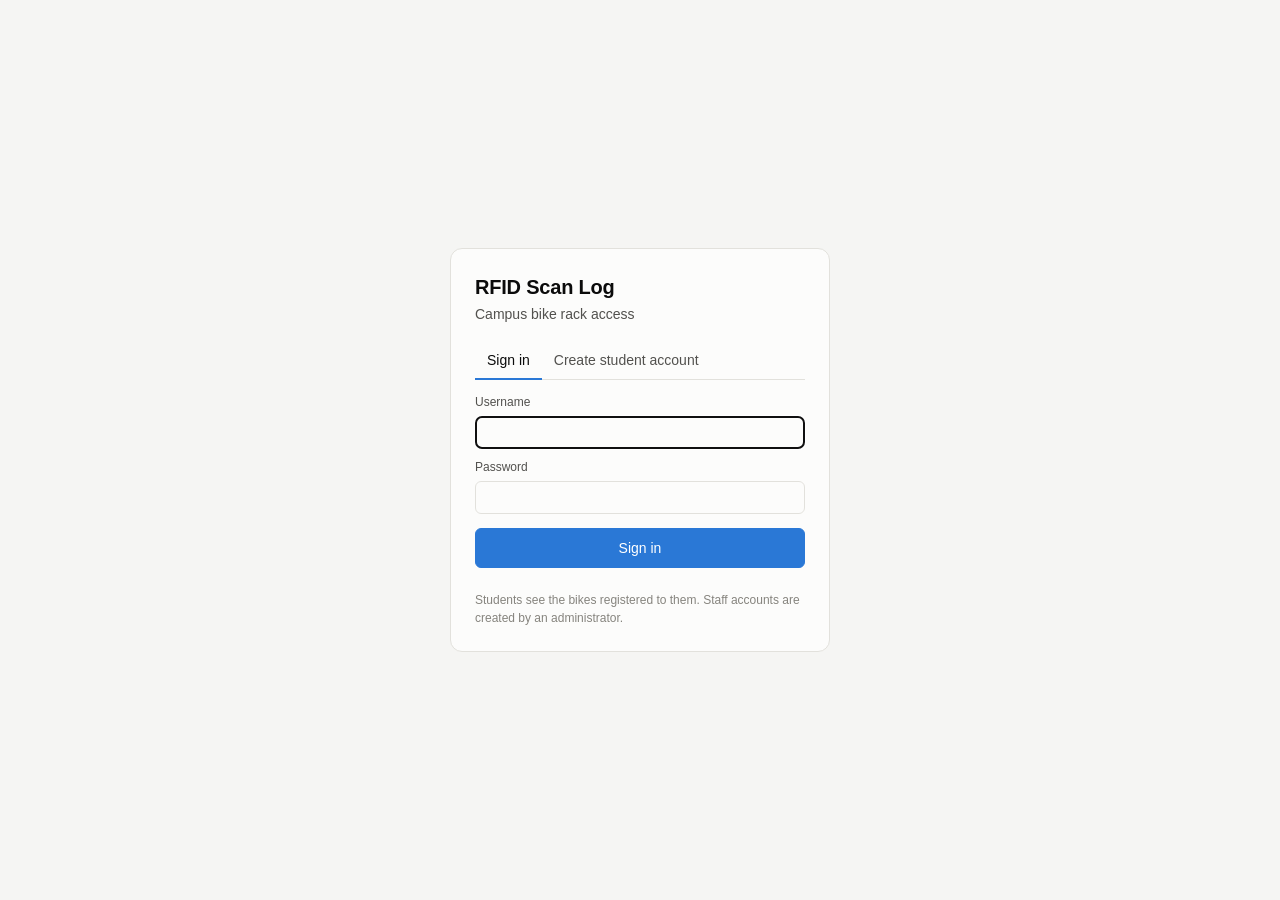
==== dashboard/login.html @ f2ef7b9e "Add user accounts, roles, owner-scoped API and student portal - users + sessions tables; PBKDF2 pass" ====
<!doctype html>
<html lang="en">
<head>
<meta charset="utf-8">
<meta name="viewport" content="width=device-width, initial-scale=1">
<title>Sign in · RFID Scan Log</title>
<link rel="stylesheet" href="portal.css">
</head>
<body>
<div class="login-wrap">
  <div class="login">
    <h1>RFID Scan Log</h1>
    <div class="sub">Campus bike rack access</div>
    <div class="tabs">
      <button type="button" class="on" data-tab="signin">Sign in</button>
      <button type="button" data-tab="signup">Create student account</button>
    </div>
    <form id="signin">
      <label class="field">Username<input type="text" id="si-user" autocomplete="username" required autofocus></label>
      <label class="field">Password<input type="password" id="si-pass" autocomplete="current-password" required></label>
      <button type="submit" class="primary">Sign in</button>
      <div id="si-msg"></div>
    </form>
    <form id="signup" hidden>
      <label class="field">Your name<input type="text" id="su-name" autocomplete="name" placeholder="Sparky Sun Devil"></label>
      <label class="field">Username (ASURITE or email)<input type="text" id="su-user" autocomplete="username" required></label>
      <label class="field">Password (6+ characters)<input type="password" id="su-pass" autocomplete="new-password" required minlength="6"></label>
      <button type="submit" class="primary">Create account</button>
      <div id="su-msg"></div>
    </form>
    <div class="hint">Students see the bikes registered to them. Staff accounts are created by an administrator.</div>
  </div>
</div>
<script>
(function () {
  const $ = (id) => document.getElementById(id);
  const go = (user) => { location.replace(user.role === 'staff' ? 'index.html' : 'me.html'); };
  const post = async (path, body) => {
    const res = await fetch(path, { method: 'POST', headers: { 'Content-Type': 'application/json' }, body: JSON.stringify(body) });
    const j = await res.json().catch(() => ({}));
    if (!res.ok) throw new Error(j.error || res.statusText);
    return j;
  };
  // already signed in? go straight to the right page
  fetch('/api/auth/me').then(r => r.ok ? r.json() : null).then(j => { if (j) go(j.user); }).catch(() => {});

  document.querySelectorAll('.tabs button').forEach(b => b.addEventListener('click', () => {
    document.querySelectorAll('.tabs button').forEach(x => x.classList.toggle('on', x === b));
    $('signin').hidden = b.dataset.tab !== 'signin'; $('signup').hidden = b.dataset.tab !== 'signup';
  }));
  $('signin').addEventListener('submit', async (e) => {
    e.preventDefault(); const m = $('si-msg'); m.className = ''; m.textContent = '';
    try { const j = await post('/api/auth/login', { username: $('si-user').value, password: $('si-pass').value }); go(j.user); }
    catch (err) { m.className = 'msg-err'; m.textContent = err.message; }
  });
  $('signup').addEventListener('submit', async (e) => {
    e.preventDefault(); const m = $('su-msg'); m.className = ''; m.textContent = '';
    try { const j = await post('/api/auth/register', { username: $('su-user').value, password: $('su-pass').value, display_name: $('su-name').value }); go(j.user); }
    catch (err) { m.className = 'msg-err'; m.textContent = err.message; }
  });
})();
</script>
</body>
</html>
---- dashboard/portal.css ----
/* Shared look for login.html and me.html (index.html keeps its own copy of these tokens). */
:root {
  color-scheme: light;
  --surface-0: #f5f5f3; --surface-1: #fcfcfb; --border: #e2e1dc; --grid: #ebeae6;
  --text-primary: #0b0b0b; --text-secondary: #52514e; --text-muted: #86847e;
  --series-1: #2a78d6; --series-1-soft: #cde2fb; --accent: #2a78d6;
  --good: #0ca30c; --warning: #fab219; --serious: #ec835a; --critical: #d03b3b;
  --good-bg: #e6f6e6; --warning-bg: #fff4d6; --serious-bg: #fdebe3; --critical-bg: #fbe9e9; --muted-bg: #ecebe7;
}
@media (prefers-color-scheme: dark) {
  :root:not([data-theme="light"]) {
    color-scheme: dark;
    --surface-0: #111110; --surface-1: #1a1a19; --border: #2e2e2b; --grid: #2a2a27;
    --text-primary: #ffffff; --text-secondary: #c3c2b7; --text-muted: #8f8e86;
    --series-1: #3987e5; --series-1-soft: #1c5cab; --accent: #3987e5;
    --good-bg: #143a14; --warning-bg: #3d3010; --serious-bg: #3e2418; --critical-bg: #3e1a1a; --muted-bg: #262624;
  }
}
* { box-sizing: border-box; }
body { margin: 0; background: var(--surface-0); color: var(--text-primary);
  font: 14px/1.45 -apple-system, BlinkMacSystemFont, "Segoe UI", Roboto, Helvetica, Arial, sans-serif; }
a { color: var(--accent); }
h1 { font-size: 20px; margin: 0; font-weight: 650; letter-spacing: -0.01em; }
h2 { font-size: 14px; font-weight: 600; margin: 0 0 10px; display: flex; align-items: baseline; gap: 8px; flex-wrap: wrap; }
h2 span { color: var(--text-muted); font-weight: 400; }
.sub { color: var(--text-secondary); }
.mono { font-family: ui-monospace, SFMono-Regular, Menlo, monospace; }

nav.top { position: sticky; top: 0; z-index: 1500; background: var(--surface-1); border-bottom: 1px solid var(--border);
  display: flex; align-items: center; gap: 4px; padding: 0 24px; height: 52px; }
nav.top .brand { font-weight: 650; margin-right: 16px; white-space: nowrap; }
nav.top a.tab { color: var(--text-secondary); text-decoration: none; padding: 0 12px; height: 52px; display: inline-flex;
  align-items: center; gap: 6px; border-bottom: 2px solid transparent; margin-bottom: -1px; white-space: nowrap; }
nav.top a.tab.active { color: var(--text-primary); border-bottom-color: var(--accent); }
nav.top a.tab:hover { color: var(--text-primary); }
nav.top .spacer { flex: 1; }
nav.top .who { color: var(--text-secondary); font-size: 13px; white-space: nowrap; margin-right: 8px; }
@media (max-width: 640px) { nav.top { padding: 0 12px; overflow-x: auto; } nav.top .brand { display: none; } }

main { padding: 20px 24px 40px; max-width: 1200px; margin: 0 auto; }
section[data-view] { display: none; }
section[data-view].active { display: block; }
.page-head { display: flex; align-items: baseline; justify-content: space-between; flex-wrap: wrap; gap: 8px 16px; margin-bottom: 16px; }

select, button, input[type=text], input[type=password] { font: inherit; color: var(--text-primary); background: var(--surface-1);
  border: 1px solid var(--border); border-radius: 6px; padding: 7px 10px; }
button { cursor: pointer; }
button:hover { border-color: var(--text-muted); }
button.primary { background: var(--accent); color: #fff; border-color: var(--accent); }
button.small { padding: 3px 8px; font-size: 12px; }
button.danger { color: var(--critical); }
input.mono { font-family: ui-monospace, SFMono-Regular, Menlo, monospace; text-transform: uppercase; }
label.field { display: flex; flex-direction: column; gap: 4px; color: var(--text-secondary); font-size: 12px; }
.filters { display: flex; flex-wrap: wrap; gap: 10px; align-items: center; margin-bottom: 16px; }
.filters label { color: var(--text-secondary); font-size: 13px; display: flex; align-items: center; gap: 6px; }

.card { background: var(--surface-1); border: 1px solid var(--border); border-radius: 10px; padding: 14px 16px; min-width: 0; margin-bottom: 16px; }
.row { display: grid; grid-template-columns: 1fr 1fr; gap: 12px; margin-bottom: 16px; }
.row .card { margin-bottom: 0; }
@media (max-width: 900px) { .row { grid-template-columns: 1fr; } }
.tiles { display: grid; grid-template-columns: repeat(auto-fit, minmax(150px, 1fr)); gap: 12px; margin-bottom: 16px; }
.tile { background: var(--surface-1); border: 1px solid var(--border); border-radius: 10px; padding: 14px 16px; }
.tile .k { color: var(--text-secondary); font-size: 12px; text-transform: uppercase; letter-spacing: 0.04em; }
.tile .v { font-size: 28px; font-weight: 650; line-height: 1.2; margin-top: 4px; font-variant-numeric: tabular-nums; }
.tile .d { color: var(--text-muted); font-size: 12px; margin-top: 2px; }

table { width: 100%; border-collapse: collapse; font-variant-numeric: tabular-nums; }
th, td { text-align: left; padding: 8px 10px; border-bottom: 1px solid var(--border); white-space: nowrap; vertical-align: middle; }
th { color: var(--text-secondary); font-weight: 500; font-size: 12px; text-transform: uppercase; letter-spacing: 0.04em; }
tbody tr:hover { background: var(--surface-0); }
td.dim { color: var(--text-secondary); }
td.actions { text-align: right; } td.actions button + button { margin-left: 6px; }
.table-wrap { overflow-x: auto; }
.empty { color: var(--text-muted); padding: 24px; text-align: center; }

.badge { display: inline-flex; align-items: center; gap: 5px; padding: 2px 8px; border-radius: 999px; font-size: 12px; font-weight: 500; white-space: nowrap; }
.badge.good { background: var(--good-bg); color: var(--good); }
.badge.warning { background: var(--warning-bg); color: #8a5a00; }
.badge.serious { background: var(--serious-bg); color: #a8471f; }
.badge.critical { background: var(--critical-bg); color: var(--critical); }
.badge.muted { background: var(--muted-bg); color: var(--text-secondary); }
@media (prefers-color-scheme: dark) { :root:not([data-theme="light"]) .badge.warning { color: var(--warning); }
  :root:not([data-theme="light"]) .badge.serious { color: var(--serious); } }
.msg-ok { color: var(--good); font-size: 13px; margin-top: 8px; } .msg-err { color: var(--critical); font-size: 13px; margin-top: 8px; }
#banner { background: var(--critical-bg); color: var(--critical); border-bottom: 1px solid var(--critical); padding: 10px 24px; font-weight: 500; }
#banner[hidden] { display: none; }

.map { height: 420px; border-radius: 8px; background: var(--surface-0); }
.leaflet-container { font: inherit; }
.leaflet-popup-content { margin: 10px 12px; font-size: 13px; }
.leaflet-popup-content b { display: block; margin-bottom: 2px; }
.legend { display: flex; gap: 14px; flex-wrap: wrap; color: var(--text-secondary); font-size: 12px; margin-top: 8px; }
.legend i { display: inline-block; width: 10px; height: 10px; border-radius: 50%; margin-right: 5px; vertical-align: -1px; }

/* bike cards (student portal) */
.bikes { display: grid; grid-template-columns: repeat(auto-fill, minmax(280px, 1fr)); gap: 12px; }
.bike { background: var(--surface-1); border: 1px solid var(--border); border-radius: 10px; padding: 14px 16px; display: flex; flex-direction: column; gap: 6px; }
.bike .name { font-size: 16px; font-weight: 600; display: flex; justify-content: space-between; gap: 8px; align-items: center; }
.bike .uid { color: var(--text-secondary); font-size: 12px; }
.bike .meta { color: var(--text-secondary); font-size: 13px; }
.bike .act { margin-top: 6px; display: flex; gap: 6px; flex-wrap: wrap; }

/* login */
.login-wrap { min-height: 100vh; display: grid; place-items: center; padding: 24px; }
.login { width: 100%; max-width: 380px; background: var(--surface-1); border: 1px solid var(--border); border-radius: 12px; padding: 24px; }
.login h1 { margin-bottom: 2px; }
.login .tabs { display: flex; gap: 0; margin: 18px 0 14px; border-bottom: 1px solid var(--border); }
.login .tabs button { background: none; border: 0; border-bottom: 2px solid transparent; border-radius: 0; margin-bottom: -1px; color: var(--text-secondary); padding: 8px 12px; }
.login .tabs button.on { color: var(--text-primary); border-bottom-color: var(--accent); }
.login form { display: flex; flex-direction: column; gap: 10px; }
.login form[hidden] { display: none; }
.login button.primary { margin-top: 4px; padding: 9px; }
.login .hint { color: var(--text-muted); font-size: 12px; margin-top: 14px; }
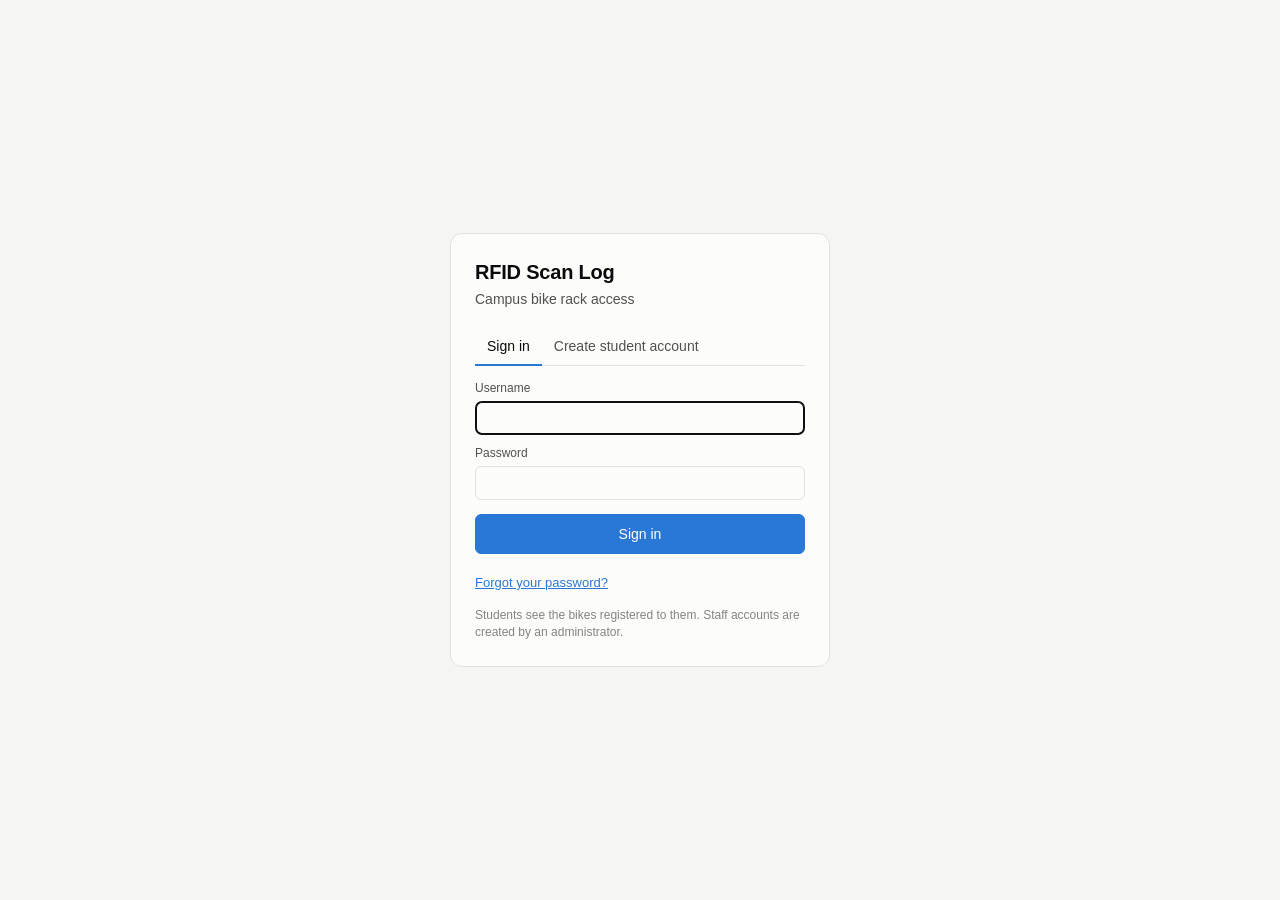
==== commit e20fbeb1: "Forgot-password flow: emailed 6-digit code, email on accounts, SMTP settings file" ====
--- a/dashboard/login.html
+++ b/dashboard/login.html
@@ -20,10 +20,23 @@
       <label class="field">Password<input type="password" id="si-pass" autocomplete="current-password" required></label>
       <button type="submit" class="primary">Sign in</button>
       <div id="si-msg"></div>
+      <a href="#" id="forgot-link" style="font-size:13px">Forgot your password?</a>
+    </form>
+    <form id="forgot" hidden>
+      <div class="sub" id="fp-step1">Enter your username and we email a 6-digit code to the address on your account.</div>
+      <label class="field">Username<input type="text" id="fp-user" autocomplete="username" required></label>
+      <div id="fp-stage2" hidden>
+        <label class="field">Code from the email<input type="text" id="fp-code" inputmode="numeric" pattern="[0-9]{6}" maxlength="6" autocomplete="one-time-code" class="mono"></label>
+        <label class="field">New password (6+ characters)<input type="password" id="fp-pass" autocomplete="new-password" minlength="6"></label>
+      </div>
+      <button type="submit" class="primary" id="fp-btn">Send code</button>
+      <div id="fp-msg"></div>
+      <a href="#" id="fp-back" style="font-size:13px">Back to sign in</a>
     </form>
     <form id="signup" hidden>
       <label class="field">Your name<input type="text" id="su-name" autocomplete="name" placeholder="Sparky Sun Devil"></label>
       <label class="field">Username (ASURITE or email)<input type="text" id="su-user" autocomplete="username" required></label>
+      <label class="field">Email (for password resets)<input type="email" id="su-email" autocomplete="email" placeholder="you@asu.edu"></label>
       <label class="field">Password (6+ characters)<input type="password" id="su-pass" autocomplete="new-password" required minlength="6"></label>
       <button type="submit" class="primary">Create account</button>
       <div id="su-msg"></div>
@@ -55,8 +68,30 @@
   });
   $('signup').addEventListener('submit', async (e) => {
     e.preventDefault(); const m = $('su-msg'); m.className = ''; m.textContent = '';
-    try { const j = await post('/api/auth/register', { username: $('su-user').value, password: $('su-pass').value, display_name: $('su-name').value }); go(j.user); }
+    try { const j = await post('/api/auth/register', { username: $('su-user').value, password: $('su-pass').value, display_name: $('su-name').value, email: $('su-email').value }); go(j.user); }
     catch (err) { m.className = 'msg-err'; m.textContent = err.message; }
+  });
+
+  // forgot password: step 1 asks for a code, step 2 takes the code and the new password
+  let fpStage = 1;
+  const showForgot = (on) => { $('forgot').hidden = !on; $('signin').hidden = on; document.querySelector('.tabs').hidden = on; };
+  $('forgot-link').addEventListener('click', (e) => { e.preventDefault(); $('fp-user').value = $('si-user').value; showForgot(true); });
+  $('fp-back').addEventListener('click', (e) => { e.preventDefault(); showForgot(false); });
+  $('forgot').addEventListener('submit', async (e) => {
+    e.preventDefault(); const m = $('fp-msg'); m.className = ''; m.textContent = '';
+    try {
+      if (fpStage === 1) {
+        const j = await post('/api/auth/forgot', { username: $('fp-user').value });
+        fpStage = 2; $('fp-stage2').hidden = false; $('fp-user').readOnly = true; $('fp-btn').textContent = 'Set new password';
+        $('fp-code').required = true; $('fp-pass').required = true; $('fp-code').focus();
+        $('fp-step1').textContent = j.sent ? `We sent a code to ${j.email}. It works for ${j.minutes} minutes.` : `Email is not set up on this server, so the code was printed on the server console. Ask staff for it.`;
+      } else {
+        await post('/api/auth/reset', { username: $('fp-user').value, code: $('fp-code').value, new_password: $('fp-pass').value });
+        showForgot(false); $('si-user').value = $('fp-user').value; $('si-pass').value = '';
+        const s = $('si-msg'); s.className = 'msg-ok'; s.textContent = 'Password changed. Sign in with the new one.';
+        fpStage = 1; $('fp-stage2').hidden = true; $('fp-user').readOnly = false; $('fp-btn').textContent = 'Send code'; $('forgot').reset();
+      }
+    } catch (err) { m.className = 'msg-err'; m.textContent = err.message; }
   });
 })();
 </script>
